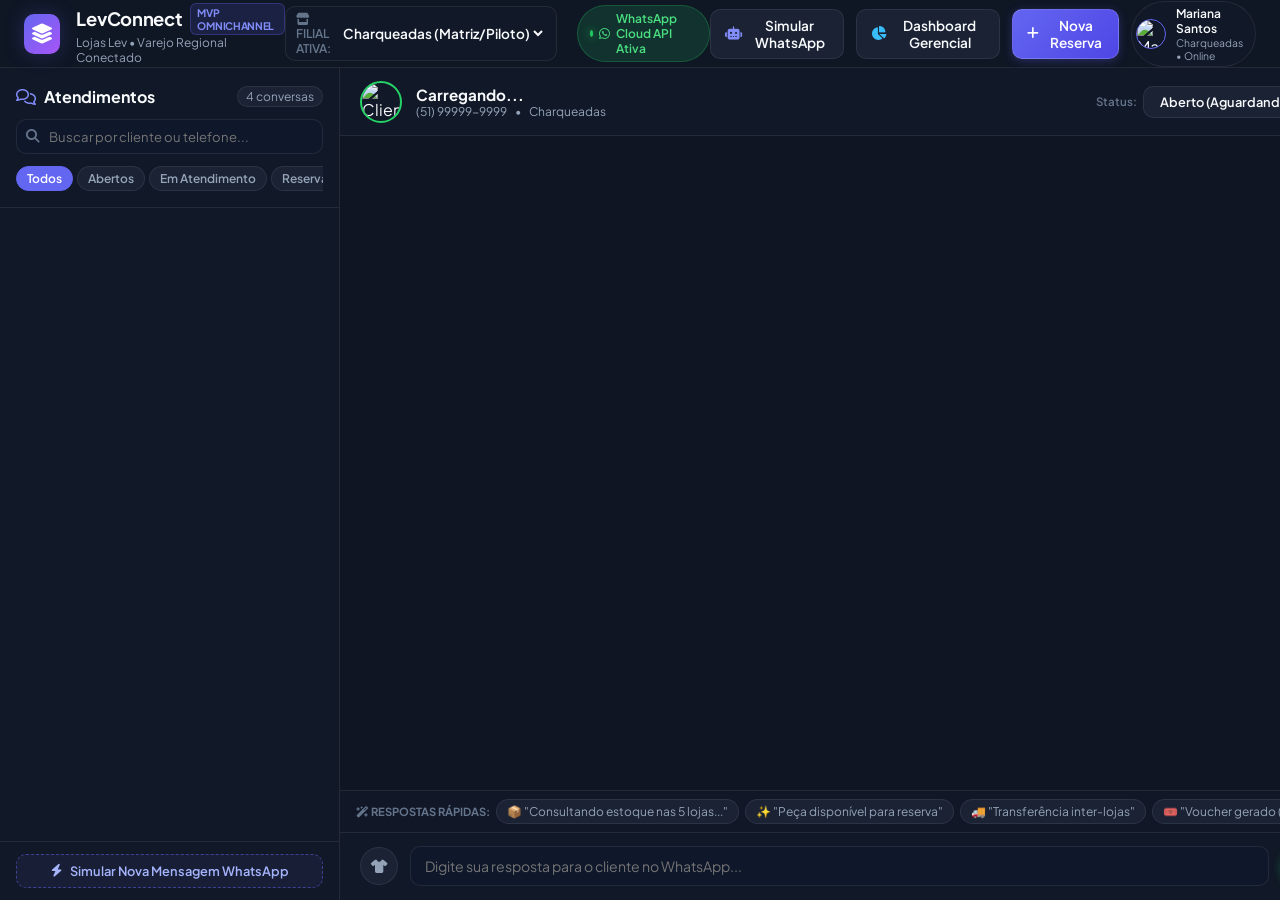
==== frontend/index.html @ 39f648e2 "feat: initial implementation of LevConnect Omnichannel MVP" ====
<!DOCTYPE html>
<html lang="pt-BR">
<head>
  <meta charset="UTF-8">
  <meta name="viewport" content="width=device-width, initial-scale=1.0">
  <title>LevConnect | Plataforma CRM e Vendas Omnichannel - Lojas Lev</title>
  
  <!-- Modern Google Typography -->
  <link rel="preconnect" href="https://fonts.googleapis.com">
  <link rel="preconnect" href="https://fonts.gstatic.com" crossorigin>
  <link href="https://fonts.googleapis.com/css2?family=Plus+Jakarta+Sans:wght@400;500;600;700;800&display=swap" rel="stylesheet">
  
  <!-- FontAwesome Icons for Retail & Chat UI -->
  <link rel="stylesheet" href="https://cdnjs.cloudflare.com/ajax/libs/font-awesome/6.5.1/css/all.min.css">
  
  <!-- Custom Design System -->
  <link rel="stylesheet" href="css/style.css">
</head>
<body>

  <!-- =========================================================================
       Top Navigation & Control Bar
       ========================================================================= -->
  <header class="app-header" id="app-header">
    <div class="brand-wrapper">
      <div class="brand-logo-badge">
        <i class="fa-solid fa-layer-group"></i>
      </div>
      <div class="brand-text-block">
        <div class="brand-title">
          LevConnect
          <span class="brand-tag">MVP Omnichannel</span>
        </div>
        <div class="brand-subtitle">Lojas Lev • Varejo Regional Conectado</div>
      </div>
    </div>

    <!-- Center Info: Filiais & WhatsApp API Status -->
    <div class="header-center-info">
      <div class="store-selector-group">
        <span class="store-label"><i class="fa-solid fa-store"></i> Filial Ativa:</span>
        <select class="store-select" id="header-store-select">
          <option value="Charqueadas" selected>Charqueadas (Matriz/Piloto)</option>
          <option value="Minas do Leão">Minas do Leão</option>
          <option value="Encruzilhada do Sul">Encruzilhada do Sul</option>
          <option value="Pantâno Grande">Pantâno Grande</option>
          <option value="Rio Pardo">Rio Pardo</option>
        </select>
      </div>

      <div class="api-status-pill" title="Webhook e API Oficial WhatsApp Business sincronizados em tempo real">
        <span class="pulse-dot"></span>
        <i class="fa-brands fa-whatsapp"></i> WhatsApp Cloud API Ativa
      </div>
    </div>

    <!-- Right Header Actions -->
    <div class="header-actions">
      <button class="btn-icon-text" id="btn-open-simulator" title="Testar recebimento de mensagens e fluxo de clientes">
        <i class="fa-solid fa-robot" style="color: #818cf8;"></i>
        <span>Simular WhatsApp</span>
      </button>

      <button class="btn-icon-text" id="btn-open-dashboard" title="Métricas de tempo de resposta e conversão">
        <i class="fa-solid fa-chart-pie" style="color: #38bdf8;"></i>
        <span>Dashboard Gerencial</span>
      </button>

      <button class="btn-icon-text btn-primary" id="btn-header-new-res">
        <i class="fa-solid fa-plus"></i>
        <span>Nova Reserva</span>
      </button>

      <div class="seller-profile-badge">
        <img src="https://images.unsplash.com/photo-1573496359142-b8d87734a5a2?auto=format&fit=crop&w=150&q=80" alt="Mariana" class="seller-avatar">
        <div class="seller-info">
          <span class="seller-name">Mariana Santos</span>
          <span class="seller-role">Charqueadas • Online</span>
        </div>
      </div>
    </div>
  </header>

  <!-- =========================================================================
       Main 3-Column Omnichannel Cockpit
       ========================================================================= -->
  <main class="cockpit-container" id="cockpit-container">
    
    <!-- =======================================================================
         COLUMN 1: Caixa de Entrada & Triagem de Atendimentos
         ======================================================================= -->
    <section class="inbox-column" id="inbox-column">
      <div class="inbox-header">
        <div class="inbox-title-row">
          <span class="inbox-title">
            <i class="fa-regular fa-comments" style="color: #818cf8;"></i>
            Atendimentos
          </span>
          <span class="inbox-counter" id="inbox-total-counter">4 conversas</span>
        </div>

        <div class="search-box-wrapper">
          <i class="fa-solid fa-magnifying-glass search-icon"></i>
          <input type="text" class="inbox-search-input" id="input-search-chats" placeholder="Buscar por cliente ou telefone...">
        </div>

        <div class="inbox-filters" id="inbox-status-filters">
          <button class="filter-chip active" data-status="all">Todos</button>
          <button class="filter-chip" data-status="open">Abertos</button>
          <button class="filter-chip" data-status="in_progress">Em Atendimento</button>
          <button class="filter-chip" data-status="reserved">Reservados</button>
          <button class="filter-chip" data-status="closed">Finalizados</button>
        </div>
      </div>

      <!-- Chats List -->
      <div class="chats-scroll-list" id="chats-list-container">
        <!-- Rendered dynamically by chat.js -->
      </div>

      <div class="inbox-footer">
        <button class="btn-simulator-trigger" id="btn-quick-simulate">
          <i class="fa-solid fa-bolt"></i> Simular Nova Mensagem WhatsApp
        </button>
      </div>
    </section>

    <!-- =======================================================================
         COLUMN 2: Atendimento WhatsApp & Troca de Mensagens
         ======================================================================= -->
    <section class="chat-column" id="chat-column">
      <!-- Chat Header -->
      <div class="chat-header" id="active-chat-header">
        <div class="chat-header-user">
          <img src="" alt="Cliente" class="chat-header-avatar" id="chat-avatar-current">
          <div class="chat-header-details">
            <div class="chat-header-name">
              <span id="chat-customer-name-display">Carregando...</span>
              <span class="tag-vip-customer" id="chat-vip-tag" style="display: none;">VIP</span>
            </div>
            <div class="chat-header-meta">
              <span id="chat-customer-phone-display">(51) 99999-9999</span>
              <span>•</span>
              <span id="chat-customer-city-display">Charqueadas</span>
            </div>
          </div>
        </div>

        <div class="chat-header-actions">
          <div style="display: flex; align-items: center; gap: 6px;">
            <span style="font-size: 0.72rem; color: var(--text-dim); font-weight: 600;">Status:</span>
            <select class="select-chat-status" id="select-active-chat-status">
              <option value="open">Aberto (Aguardando)</option>
              <option value="in_progress">Em Atendimento</option>
              <option value="reserved">Reserva Gerada</option>
              <option value="closed">Finalizado</option>
            </select>
          </div>
        </div>
      </div>

      <!-- Chat Feed -->
      <div class="messages-container" id="chat-messages-feed">
        <!-- Rendered dynamically -->
      </div>

      <!-- Quick Reply Prompts -->
      <div class="quick-replies-section">
        <span class="quick-reply-label"><i class="fa-solid fa-wand-magic-sparkles"></i> Respostas Rápidas:</span>
        <button class="quick-reply-pill" data-reply="Consultando o estoque nas 5 lojas em tempo real... Um instante!">
          📦 "Consultando estoque nas 5 lojas..."
        </button>
        <button class="quick-reply-pill" data-reply="Encontrei! Temos essa peça disponível para reserva. Deseja que eu reserve para você provar na loja?">
          ✨ "Peça disponível para reserva"
        </button>
        <button class="quick-reply-pill" data-reply="Essa numeração esgotou aqui, mas temos na outra filial! Podemos transferir sem custo para você retirar.">
          🚚 "Transferência inter-lojas"
        </button>
        <button class="quick-reply-pill" data-reply="Sua reserva foi gerada com sucesso! Você tem 48 horas para passar na loja física, provar e pagar.">
          🎟️ "Voucher gerado (48h)"
        </button>
      </div>

      <!-- Message Composer -->
      <form class="chat-composer" id="form-chat-composer">
        <button type="button" class="btn-composer-tool" id="btn-attach-catalog-product" title="Inserir produto do catálogo no chat">
          <i class="fa-solid fa-shirt"></i>
        </button>
        
        <input type="text" class="input-composer-message" id="input-composer-text" placeholder="Digite sua resposta para o cliente no WhatsApp..." autocomplete="off">

        <button type="submit" class="btn-send-message" id="btn-composer-submit" title="Enviar mensagem">
          <i class="fa-solid fa-paper-plane"></i>
        </button>
      </form>
    </section>

    <!-- =======================================================================
         COLUMN 3: Cockpit de Ação & Gestão (Ficha Cliente, Estoque, Reservas)
         ======================================================================= -->
    <aside class="action-column" id="action-column">
      <!-- Tabs Switcher -->
      <nav class="action-tabs-nav">
        <button class="action-tab-btn active" data-tab="tab-customer">
          <i class="fa-regular fa-id-badge"></i>
          Ficha Cliente
        </button>
        <button class="action-tab-btn" data-tab="tab-stock">
          <i class="fa-solid fa-boxes-stacked"></i>
          Estoque 5 Filiais
        </button>
        <button class="action-tab-btn" data-tab="tab-reservations">
          <i class="fa-solid fa-clipboard-check"></i>
          Reservas
          <span class="tab-badge" id="tab-res-badge">0</span>
        </button>
      </nav>

      <div class="action-tabs-content">
        <!-- ===================================================================
             TAB 1: Ficha Inteligente do Cliente (CRM de Moda)
             =================================================================== -->
        <div class="tab-panel active" id="tab-customer">
          <div class="customer-summary-card">
            <div class="customer-profile-header">
              <img src="" alt="Cliente" class="customer-big-avatar" id="crm-customer-avatar">
              <div>
                <div class="customer-name-heading">
                  <span id="crm-customer-name">Juliana Silveira</span>
                  <span class="tag-vip-customer" id="crm-vip-badge" style="display:none;">VIP</span>
                </div>
                <div class="customer-contact-text" id="crm-customer-phone">(51) 99842-1209</div>
                <div class="customer-contact-text" style="color: #818cf8; font-weight: 600; margin-top: 2px;">
                  <i class="fa-solid fa-location-dot"></i> Loja habitual: <span id="crm-customer-store">Charqueadas</span>
                </div>
              </div>
            </div>

            <div class="customer-kpi-row">
              <div class="customer-kpi-item">
                <span class="customer-kpi-label">Compras Realizadas</span>
                <span class="customer-kpi-val" id="crm-total-purchases">8 pedidos</span>
              </div>
              <div class="customer-kpi-item">
                <span class="customer-kpi-label">Valor Vitalício (LTV)</span>
                <span class="customer-kpi-val" id="crm-ltv-value" style="color: #34d399;">R$ 2.450,00</span>
              </div>
            </div>
          </div>

          <!-- Grade de Medidas / Tamanhos do Cliente -->
          <div class="form-group">
            <div class="section-title-row">
              <span class="section-title">
                <i class="fa-solid fa-ruler-combined" style="color: #818cf8;"></i> Grade de Medidas do Cliente
              </span>
              <span style="font-size: 0.68rem; color: var(--text-dim);">Usado na triagem rápida</span>
            </div>

            <div class="sizes-measure-grid">
              <div class="size-measure-box">
                <span class="size-type-title">Calçado</span>
                <input type="text" class="size-input-field" id="crm-input-shoe-size" value="37" placeholder="Ex: 37">
              </div>

              <div class="size-measure-box">
                <span class="size-type-title">Roupa Top</span>
                <input type="text" class="size-input-field" id="crm-input-top-size" value="M" placeholder="P/M/G">
              </div>

              <div class="size-measure-box">
                <span class="size-type-title">Roupa Bottom</span>
                <input type="text" class="size-input-field" id="crm-input-bottom-size" value="38" placeholder="Ex: 38">
              </div>
            </div>
          </div>

          <!-- Marcas Favoritas -->
          <div class="form-group">
            <span class="section-title">
              <i class="fa-solid fa-heart" style="color: #f43f5e;"></i> Marcas & Preferências
            </span>
            <div class="brands-tags-list" id="crm-brands-list">
              <!-- Rendered dynamically -->
            </div>
          </div>

          <!-- Notas e Observações do Vendedor -->
          <div class="form-group">
            <span class="section-title">
              <i class="fa-regular fa-note-sticky" style="color: #fbbf24;"></i> Anotações do Atendimento
            </span>
            <textarea class="customer-notes-textarea" id="crm-customer-notes" placeholder="Adicione notas sobre o estilo, preferências ou horários do cliente..."></textarea>
            <button class="btn-save-customer" id="btn-save-crm-customer">
              <i class="fa-solid fa-floppy-disk"></i> Atualizar Ficha do Cliente
            </button>
          </div>

          <!-- Histórico Recente -->
          <div class="form-group">
            <span class="section-title">
              <i class="fa-solid fa-clock-rotate-left"></i> Últimas Compras nas Lojas Lev
            </span>
            <div class="history-items-list" id="crm-history-list">
              <!-- Rendered dynamically -->
            </div>
          </div>
        </div>

        <!-- ===================================================================
             TAB 2: Estoque Global 5 Filiais (Cross-Store Inventory)
             =================================================================== -->
        <div class="tab-panel" id="tab-stock">
          <div class="stock-search-bar">
            <input type="text" class="stock-search-input" id="input-stock-search" placeholder="Buscar por produto, SKU, calçado ou vestido...">
            <div class="stock-category-filters" id="stock-category-filters">
              <button class="stock-cat-btn active" data-cat="all">Todos</button>
              <button class="stock-cat-btn" data-cat="Calçados">Calçados</button>
              <button class="stock-cat-btn" data-cat="Vestuário">Vestuário</button>
            </div>
          </div>

          <!-- Products List with 5-Store Matrix -->
          <div class="products-stock-list" id="products-stock-container">
            <!-- Rendered dynamically by stock.js -->
          </div>
        </div>

        <!-- ===================================================================
             TAB 3: Ordens de Reserva (Clique e Retire / Inter-Lojas)
             =================================================================== -->
        <div class="tab-panel" id="tab-reservations">
          <div class="res-filter-row">
            <select class="form-select" id="select-res-status-filter" style="width: 100%;">
              <option value="all">Todas as Ordens</option>
              <option value="aguardando_separacao">Aguardando Separação</option>
              <option value="em_transito">Em Trânsito Inter-Lojas</option>
              <option value="pronto_retirada">Pronta para Retirada</option>
              <option value="concluido">Concluídas</option>
            </select>
          </div>

          <div class="reservations-container" id="reservations-list-container">
            <!-- Rendered dynamically by reservations.js -->
          </div>
        </div>
      </div>
    </aside>
  </main>

  <!-- =========================================================================
       MODAL: Criar Reserva Inter-Lojas / Clique e Retire
       ========================================================================= -->
  <div class="modal-overlay" id="modal-reservation">
    <div class="modal-box">
      <div class="modal-header">
        <h3 class="modal-title">
          <i class="fa-solid fa-cart-shopping" style="color: #10b981;"></i>
          Gerar Ordem de Reserva (Clique e Retire)
        </h3>
        <button class="btn-close-modal" data-close="modal-reservation">&times;</button>
      </div>
      <div class="modal-body">
        <div class="form-group">
          <label class="form-label">Cliente Selecionado:</label>
          <select class="form-select" id="res-modal-customer-select">
            <!-- Options populated -->
          </select>
        </div>

        <div class="form-group">
          <label class="form-label">Produto do Catálogo:</label>
          <select class="form-select" id="res-modal-product-select">
            <!-- Options populated -->
          </select>
        </div>

        <div style="display: grid; grid-template-columns: 1fr 1fr; gap: 0.75rem;">
          <div class="form-group">
            <label class="form-label">Numeração / Tamanho:</label>
            <select class="form-select" id="res-modal-size-select">
              <!-- Sizes populated -->
            </select>
          </div>

          <div class="form-group">
            <label class="form-label">Filial de Retirada (Onde o cliente busca):</label>
            <select class="form-select" id="res-modal-pickup-store">
              <option value="Charqueadas">Charqueadas</option>
              <option value="Minas do Leão">Minas do Leão</option>
              <option value="Encruzilhada do Sul">Encruzilhada do Sul</option>
              <option value="Pantâno Grande">Pantâno Grande</option>
              <option value="Rio Pardo">Rio Pardo</option>
            </select>
          </div>
        </div>

        <div class="form-group">
          <label class="form-label">Filial de Origem do Estoque (Com saldo disponível):</label>
          <select class="form-select" id="res-modal-source-store">
            <!-- Stores with stock populated -->
          </select>
        </div>

        <div id="res-transfer-alert-box" style="display: none; background: rgba(245, 158, 11, 0.15); border: 1px solid rgba(245, 158, 11, 0.3); border-radius: var(--radius-md); padding: 0.75rem; font-size: 0.8rem; color: #fbbf24;">
          <i class="fa-solid fa-truck-fast"></i> <strong>Atenção:</strong> Será gerada uma transferência inter-lojas! O malote regional levará a peça até a loja de retirada.
        </div>

        <div class="form-group">
          <label class="form-label">Anotações da Separação:</label>
          <input type="text" class="form-input" id="res-modal-notes" placeholder="Ex: Cliente vai provar no fim da tarde">
        </div>
      </div>
      <div class="modal-footer">
        <button class="btn-icon-text" data-close="modal-reservation">Cancelar</button>
        <button class="btn-icon-text btn-primary" id="btn-submit-create-reservation">
          <i class="fa-solid fa-check"></i> Confirmar Reserva & Gerar Voucher
        </button>
      </div>
    </div>
  </div>

  <!-- =========================================================================
       MODAL: Simulador de Interações WhatsApp
       ========================================================================= -->
  <div class="modal-overlay" id="modal-simulator">
    <div class="modal-box">
      <div class="modal-header">
        <h3 class="modal-title">
          <i class="fa-solid fa-vial-circle-check" style="color: #818cf8;"></i>
          Simulador de Mensagens WhatsApp
        </h3>
        <button class="btn-close-modal" data-close="modal-simulator">&times;</button>
      </div>
      <div class="modal-body">
        <p style="font-size: 0.82rem; color: var(--text-muted); line-height: 1.45;">
          Escolha um dos cenários reais do caso das <strong>Lojas Lev</strong> para demonstrar como o LevConnect resolve a desconexão de estoque e agiliza o atendimento via WhatsApp:
        </p>

        <div class="scenario-cards-grid">
          <div class="scenario-card" data-scenario="charqueadas_bota">
            <div class="scenario-card-top">
              <span class="scenario-card-title">Cenário 1: Juliana Silveira (Charqueadas)</span>
              <span class="scenario-tag">Cross-Store</span>
            </div>
            <div class="scenario-desc">
              Pergunta sobre o Coturno 37 (esgotado em Charqueadas, mas com estoque em Minas do Leão e Rio Pardo). Demonstra a reserva inter-lojas imediata sem perder a venda.
            </div>
          </div>

          <div class="scenario-card" data-scenario="patricia_novidade">
            <div class="scenario-card-top">
              <span class="scenario-card-title">Cenário 2: Patrícia Vargas (Minas do Leão)</span>
              <span class="scenario-tag">Reserva Local</span>
            </div>
            <div class="scenario-desc">
              Viu story no Instagram da jaqueta biker G e quer reservar para buscar na loja de Minas do Leão hoje.
            </div>
          </div>

          <div class="scenario-card" data-scenario="nova_cliente_rio_pardo">
            <div class="scenario-card-top">
              <span class="scenario-card-title">Cenário 3: Nova Lead em Rio Pardo</span>
              <span class="scenario-tag">Novo Chat</span>
            </div>
            <div class="scenario-desc">
              Cliente nova entra em contato pelo Instagram perguntando sobre o Vestido Midi Floral P em Rio Pardo. Cria conversa instantaneamente no cockpit.
            </div>
          </div>
        </div>

        <div style="border-top: 1px solid var(--border-subtle); padding-top: 1rem; margin-top: 0.5rem;">
          <label class="form-label">Ou envie uma mensagem livre como cliente:</label>
          <div style="display: flex; gap: 0.5rem; margin-top: 0.5rem;">
            <input type="text" class="form-input" id="input-custom-sim-text" placeholder="Ex: Olá, tem tamanho 38 do tênis casual?">
            <button class="btn-icon-text btn-primary" id="btn-send-custom-sim">
              <i class="fa-solid fa-paper-plane"></i>
            </button>
          </div>
        </div>
      </div>
      <div class="modal-footer">
        <button class="btn-icon-text" data-close="modal-simulator">Fechar</button>
      </div>
    </div>
  </div>

  <!-- =========================================================================
       MODAL: Dashboard Gerencial & KPIs
       ========================================================================= -->
  <div class="modal-overlay" id="modal-dashboard">
    <div class="modal-box" style="max-width: 780px;">
      <div class="modal-header">
        <h3 class="modal-title">
          <i class="fa-solid fa-chart-line" style="color: #38bdf8;"></i>
          Dashboard Gerencial • Lojas Lev
        </h3>
        <button class="btn-close-modal" data-close="modal-dashboard">&times;</button>
      </div>
      <div class="modal-body">
        <!-- Key Metrics Cards -->
        <div class="dashboard-kpi-grid">
          <div class="dashboard-kpi-card">
            <span class="dash-kpi-label">Tempo Médio Resposta</span>
            <span class="dash-kpi-val" id="kpi-avg-response">2.4 min</span>
            <span class="dash-kpi-sub"><i class="fa-solid fa-arrow-down"></i> -94.6% vs manual (45 min)</span>
          </div>

          <div class="dashboard-kpi-card">
            <span class="dash-kpi-label">Taxa de Conversão</span>
            <span class="dash-kpi-val" id="kpi-conversion" style="color: #34d399;">68.2%</span>
            <span class="dash-kpi-sub">Mensagem ➔ Reserva</span>
          </div>

          <div class="dashboard-kpi-card">
            <span class="dash-kpi-label">Reservas Inter-Lojas</span>
            <span class="dash-kpi-val" id="kpi-interstore" style="color: #fbbf24;">0</span>
            <span class="dash-kpi-sub">Evitou perda de vendas</span>
          </div>

          <div class="dashboard-kpi-card">
            <span class="dash-kpi-label">Volume Pipeline</span>
            <span class="dash-kpi-val" id="kpi-pipeline" style="color: #818cf8;">R$ 0,00</span>
            <span class="dash-kpi-sub">Em reservas ativas</span>
          </div>
        </div>

        <!-- Filiais Ranking Table -->
        <div class="form-group" style="margin-top: 0.5rem;">
          <span class="section-title">
            <i class="fa-solid fa-ranking-star" style="color: #f59e0b;"></i> Performance por Filial (As 5 Lojas da Rede)
          </span>
          <table class="custom-table" style="margin-top: 0.5rem;">
            <thead>
              <tr>
                <th>Filial Regional</th>
                <th>Reservas Geradas</th>
                <th>Vendedores Ativos</th>
                <th>Volume Financeiro</th>
                <th>Status Estoque</th>
              </tr>
            </thead>
            <tbody id="table-stores-ranking-body">
              <!-- Populated by dashboard.js -->
            </tbody>
          </table>
        </div>

        <!-- Grade de Demanda -->
        <div class="form-group" style="margin-top: 0.5rem;">
          <span class="section-title">
            <i class="fa-solid fa-chart-simple" style="color: #a855f7;"></i> Distribuição de Demanda por Numeração de Calçados
          </span>
          <div id="demand-bars-container" style="display: flex; gap: 8px; align-items: flex-end; height: 90px; background: var(--bg-card); padding: 12px; border-radius: var(--radius-md); border: 1px solid var(--border-card);">
            <!-- Populated dynamically -->
          </div>
        </div>
      </div>
      <div class="modal-footer">
        <button class="btn-icon-text" data-close="modal-dashboard">Fechar</button>
      </div>
    </div>
  </div>

  <!-- =========================================================================
       MODAL: Voucher de Retirada (Voucher & Código QR para Balcão)
       ========================================================================= -->
  <div class="modal-overlay" id="modal-voucher">
    <div class="modal-box" style="max-width: 480px;">
      <div class="modal-header">
        <h3 class="modal-title">
          <i class="fa-solid fa-ticket" style="color: #818cf8;"></i>
          Voucher de Retirada • Lojas Lev
        </h3>
        <button class="btn-close-modal" data-close="modal-voucher">&times;</button>
      </div>
      <div class="modal-body" style="text-align: center;">
        <div style="background: white; color: #111827; padding: 1.5rem; border-radius: var(--radius-lg); box-shadow: var(--shadow-md);">
          <div style="font-size: 1.2rem; font-weight: 800; color: #4338ca;">LOJAS LEV</div>
          <div style="font-size: 0.75rem; color: #6b7280; text-transform: uppercase; margin-bottom: 1rem;">Comprovante de Reserva Clique & Retire</div>
          
          <div style="display: flex; justify-content: center; margin: 1rem 0;">
            <div style="background: #f3f4f6; padding: 1rem; border-radius: 8px; border: 2px dashed #9ca3af;">
              <i class="fa-solid fa-qrcode" style="font-size: 5rem; color: #1f2937;"></i>
            </div>
          </div>

          <div style="font-family: monospace; font-size: 1.3rem; font-weight: 800; letter-spacing: 2px; color: #1e1b4b;" id="voucher-code-display">
            #RES-8901
          </div>

          <div style="margin-top: 1rem; border-top: 1px dashed #d1d5db; padding-top: 0.75rem; font-size: 0.82rem; text-align: left; display: flex; flex-direction: column; gap: 4px;">
            <div><strong>Cliente:</strong> <span id="voucher-customer-display">-</span></div>
            <div><strong>Item:</strong> <span id="voucher-item-display">-</span></div>
            <div><strong>Tamanho:</strong> <span id="voucher-size-display">-</span></div>
            <div><strong>Valor:</strong> <span id="voucher-price-display">-</span></div>
            <div><strong>Loja de Retirada:</strong> <span id="voucher-pickup-display">-</span></div>
            <div><strong>Válido até:</strong> <span id="voucher-expires-display">-</span></div>
          </div>
        </div>
      </div>
      <div class="modal-footer">
        <button class="btn-icon-text" data-close="modal-voucher">Fechar</button>
        <button class="btn-icon-text btn-primary" onclick="window.print()">
          <i class="fa-solid fa-print"></i> Imprimir Voucher
        </button>
      </div>
    </div>
  </div>

  <!-- Toast Notification Container -->
  <div class="toast-container" id="toast-container"></div>

  <!-- Application Logic Scripts -->
  <script type="module" src="js/app.js"></script>
</body>
</html>
---- frontend/css/style.css ----
/* ==========================================================================
   LevConnect - Design System & Modern Omnichannel Retail Interface
   Case Study: Lojas Lev (Rio Grande do Sul)
   ========================================================================== */

:root {
  /* Color Palette */
  --bg-main: #0b0f19;
  --bg-surface: #111827;
  --bg-surface-elevated: #1a2234;
  --bg-surface-glass: rgba(17, 24, 39, 0.85);
  --bg-card: #1e293b;
  --bg-card-hover: #24344d;
  --bg-input: #0f172a;

  --border-subtle: rgba(255, 255, 255, 0.08);
  --border-focus: #6366f1;
  --border-card: rgba(255, 255, 255, 0.05);

  --primary: #6366f1;
  --primary-hover: #4f46e5;
  --primary-light: rgba(99, 102, 241, 0.15);
  --primary-glow: rgba(99, 102, 241, 0.35);

  --accent-wa: #25d366;
  --accent-wa-dark: #128c7e;
  --accent-wa-light: rgba(37, 211, 102, 0.15);

  --status-success: #10b981;
  --status-success-bg: rgba(16, 185, 129, 0.15);
  --status-warning: #f59e0b;
  --status-warning-bg: rgba(245, 158, 11, 0.15);
  --status-danger: #ef4444;
  --status-danger-bg: rgba(239, 68, 68, 0.15);
  --status-info: #0ea5e9;
  --status-info-bg: rgba(14, 165, 233, 0.15);

  --text-main: #f8fafc;
  --text-muted: #94a3b8;
  --text-dim: #64748b;
  --text-invert: #0b0f19;

  /* Typography */
  --font-family: 'Plus Jakarta Sans', 'Inter', -apple-system, BlinkMacSystemFont, sans-serif;

  /* Shadows */
  --shadow-sm: 0 1px 2px 0 rgba(0, 0, 0, 0.05);
  --shadow-md: 0 4px 6px -1px rgba(0, 0, 0, 0.3), 0 2px 4px -2px rgba(0, 0, 0, 0.2);
  --shadow-lg: 0 10px 15px -3px rgba(0, 0, 0, 0.4), 0 4px 6px -4px rgba(0, 0, 0, 0.3);
  --shadow-glow: 0 0 20px rgba(99, 102, 241, 0.25);

  /* Layout */
  --header-height: 68px;
  --radius-sm: 6px;
  --radius-md: 10px;
  --radius-lg: 16px;
  --radius-full: 9999px;
  --transition-fast: 0.15s ease;
  --transition-normal: 0.25s cubic-bezier(0.4, 0, 0.2, 1);
}

/* Base Reset */
*, *::before, *::after {
  box-sizing: border-box;
  margin: 0;
  padding: 0;
}

body {
  font-family: var(--font-family);
  background-color: var(--bg-main);
  color: var(--text-main);
  height: 100vh;
  overflow: hidden;
  -webkit-font-smoothing: antialiased;
  -moz-osx-font-smoothing: grayscale;
}

button, input, select, textarea {
  font-family: inherit;
  color: inherit;
}

/* Custom Scrollbars */
::-webkit-scrollbar {
  width: 6px;
  height: 6px;
}
::-webkit-scrollbar-track {
  background: transparent;
}
::-webkit-scrollbar-thumb {
  background: rgba(255, 255, 255, 0.15);
  border-radius: 999px;
}
::-webkit-scrollbar-thumb:hover {
  background: rgba(255, 255, 255, 0.3);
}

/* ==========================================================================
   Header Component
   ========================================================================== */
.app-header {
  height: var(--header-height);
  background: var(--bg-surface-glass);
  backdrop-filter: blur(16px);
  border-bottom: 1px solid var(--border-subtle);
  display: flex;
  align-items: center;
  justify-content: space-between;
  padding: 0 1.5rem;
  z-index: 50;
  position: relative;
}

.brand-wrapper {
  display: flex;
  align-items: center;
  gap: 1rem;
}

.brand-logo-badge {
  width: 40px;
  height: 40px;
  border-radius: var(--radius-md);
  background: linear-gradient(135deg, #6366f1 0%, #a855f7 100%);
  display: flex;
  align-items: center;
  justify-content: center;
  box-shadow: var(--shadow-glow);
  color: #fff;
  font-size: 1.25rem;
  font-weight: 800;
  letter-spacing: -0.5px;
}

.brand-text-block {
  display: flex;
  flex-direction: column;
}

.brand-title {
  font-size: 1.15rem;
  font-weight: 700;
  letter-spacing: -0.3px;
  display: flex;
  align-items: center;
  gap: 0.5rem;
}

.brand-tag {
  font-size: 0.65rem;
  font-weight: 700;
  text-transform: uppercase;
  padding: 2px 6px;
  background: var(--primary-light);
  color: #818cf8;
  border-radius: var(--radius-sm);
  border: 1px solid rgba(99, 102, 241, 0.3);
}

.brand-subtitle {
  font-size: 0.75rem;
  color: var(--text-muted);
}

/* Header Middle - Store & WhatsApp Status */
.header-center-info {
  display: flex;
  align-items: center;
  gap: 1.25rem;
}

.store-selector-group {
  display: flex;
  align-items: center;
  gap: 0.5rem;
  background: var(--bg-surface);
  border: 1px solid var(--border-subtle);
  padding: 4px 10px;
  border-radius: var(--radius-md);
}

.store-label {
  font-size: 0.75rem;
  color: var(--text-dim);
  text-transform: uppercase;
  font-weight: 600;
}

.store-select {
  background: transparent;
  border: none;
  font-size: 0.85rem;
  font-weight: 600;
  color: var(--text-main);
  outline: none;
  cursor: pointer;
}

.store-select option {
  background: var(--bg-surface);
  color: var(--text-main);
}

.api-status-pill {
  display: inline-flex;
  align-items: center;
  gap: 6px;
  font-size: 0.75rem;
  font-weight: 600;
  padding: 5px 12px;
  background: var(--accent-wa-light);
  color: #4ade80;
  border-radius: var(--radius-full);
  border: 1px solid rgba(37, 211, 102, 0.25);
}

.pulse-dot {
  width: 7px;
  height: 7px;
  background: #22c55e;
  border-radius: 50%;
  box-shadow: 0 0 8px #22c55e;
  animation: pulseAnimation 2s infinite;
}

@keyframes pulseAnimation {
  0% { transform: scale(0.95); box-shadow: 0 0 0 0 rgba(34, 197, 94, 0.7); }
  70% { transform: scale(1); box-shadow: 0 0 0 6px rgba(34, 197, 94, 0); }
  100% { transform: scale(0.95); box-shadow: 0 0 0 0 rgba(34, 197, 94, 0); }
}

/* Header Actions */
.header-actions {
  display: flex;
  align-items: center;
  gap: 0.75rem;
}

.btn-icon-text {
  display: inline-flex;
  align-items: center;
  gap: 0.5rem;
  padding: 7px 14px;
  font-size: 0.85rem;
  font-weight: 600;
  border-radius: var(--radius-md);
  border: 1px solid var(--border-subtle);
  background: var(--bg-surface-elevated);
  cursor: pointer;
  transition: var(--transition-fast);
}

.btn-icon-text:hover {
  background: var(--bg-card-hover);
  border-color: rgba(255, 255, 255, 0.2);
}

.btn-primary {
  background: linear-gradient(135deg, #6366f1 0%, #4f46e5 100%);
  color: #fff;
  border: 1px solid rgba(255, 255, 255, 0.15);
  box-shadow: 0 2px 10px rgba(99, 102, 241, 0.3);
}

.btn-primary:hover {
  background: linear-gradient(135deg, #4f46e5 0%, #4338ca 100%);
  box-shadow: 0 4px 14px rgba(99, 102, 241, 0.45);
}

.seller-profile-badge {
  display: flex;
  align-items: center;
  gap: 0.6rem;
  padding: 4px 8px 4px 4px;
  background: var(--bg-surface);
  border: 1px solid var(--border-subtle);
  border-radius: var(--radius-full);
}

.seller-avatar {
  width: 30px;
  height: 30px;
  border-radius: 50%;
  object-fit: cover;
  border: 1.5px solid var(--primary);
}

.seller-info {
  display: flex;
  flex-direction: column;
  padding-right: 4px;
}

.seller-name {
  font-size: 0.75rem;
  font-weight: 600;
}

.seller-role {
  font-size: 0.65rem;
  color: var(--text-muted);
}

/* ==========================================================================
   Main 3-Column Cockpit Layout
   ========================================================================== */
.cockpit-container {
  display: grid;
  grid-template-columns: 340px 1fr 420px;
  height: calc(100vh - var(--header-height));
  width: 100vw;
  overflow: hidden;
  background: var(--bg-main);
}

/* ==========================================================================
   Column 1: Inbox / Triagem de Mensagens
   ========================================================================== */
.inbox-column {
  background: var(--bg-surface);
  border-right: 1px solid var(--border-subtle);
  display: flex;
  flex-direction: column;
  height: 100%;
}

.inbox-header {
  padding: 1.15rem 1rem 0.75rem;
  display: flex;
  flex-direction: column;
  gap: 0.75rem;
  border-bottom: 1px solid var(--border-subtle);
}

.inbox-title-row {
  display: flex;
  align-items: center;
  justify-content: space-between;
}

.inbox-title {
  font-size: 1rem;
  font-weight: 700;
  display: flex;
  align-items: center;
  gap: 0.5rem;
}

.inbox-counter {
  font-size: 0.75rem;
  background: var(--bg-surface-elevated);
  padding: 2px 8px;
  border-radius: var(--radius-full);
  color: var(--text-muted);
  border: 1px solid var(--border-subtle);
}

.search-box-wrapper {
  position: relative;
  display: flex;
  align-items: center;
}

.search-icon {
  position: absolute;
  left: 10px;
  color: var(--text-dim);
  font-size: 0.85rem;
  pointer-events: none;
}

.inbox-search-input {
  width: 100%;
  background: var(--bg-input);
  border: 1px solid var(--border-subtle);
  padding: 8px 10px 8px 32px;
  border-radius: var(--radius-md);
  font-size: 0.82rem;
  outline: none;
  transition: var(--transition-fast);
}

.inbox-search-input:focus {
  border-color: var(--border-focus);
  box-shadow: 0 0 0 2px var(--primary-light);
}

/* Status Filter Tabs */
.inbox-filters {
  display: flex;
  gap: 4px;
  overflow-x: auto;
  padding: 0 0 4px;
}

.filter-chip {
  padding: 4px 10px;
  font-size: 0.75rem;
  font-weight: 600;
  border-radius: var(--radius-full);
  background: var(--bg-surface-elevated);
  border: 1px solid var(--border-subtle);
  color: var(--text-muted);
  cursor: pointer;
  white-space: nowrap;
  transition: var(--transition-fast);
}

.filter-chip:hover {
  color: var(--text-main);
  background: var(--bg-card);
}

.filter-chip.active {
  background: var(--primary);
  color: #fff;
  border-color: var(--primary);
}

/* Chat Items List */
.chats-scroll-list {
  flex: 1;
  overflow-y: auto;
  padding: 0.5rem;
  display: flex;
  flex-direction: column;
  gap: 4px;
}

.chat-item {
  display: flex;
  align-items: center;
  gap: 0.75rem;
  padding: 0.75rem;
  border-radius: var(--radius-md);
  cursor: pointer;
  transition: var(--transition-fast);
  border: 1px solid transparent;
  position: relative;
}

.chat-item:hover {
  background: var(--bg-surface-elevated);
}

.chat-item.active {
  background: var(--bg-card);
  border-color: rgba(99, 102, 241, 0.4);
  box-shadow: 0 2px 8px rgba(0, 0, 0, 0.2);
}

.chat-avatar-wrapper {
  position: relative;
}

.chat-avatar {
  width: 44px;
  height: 44px;
  border-radius: 50%;
  object-fit: cover;
  background: var(--bg-card);
  border: 1px solid var(--border-subtle);
}

.wa-indicator-badge {
  position: absolute;
  bottom: -2px;
  right: -2px;
  width: 16px;
  height: 16px;
  background: #25d366;
  border-radius: 50%;
  display: flex;
  align-items: center;
  justify-content: center;
  color: white;
  font-size: 9px;
  border: 2px solid var(--bg-surface);
}

.chat-content-meta {
  flex: 1;
  min-width: 0;
  display: flex;
  flex-direction: column;
  gap: 2px;
}

.chat-row-top {
  display: flex;
  align-items: center;
  justify-content: space-between;
}

.chat-customer-name {
  font-size: 0.85rem;
  font-weight: 600;
  white-space: nowrap;
  overflow: hidden;
  text-overflow: ellipsis;
}

.chat-time {
  font-size: 0.7rem;
  color: var(--text-dim);
}

.chat-row-mid {
  display: flex;
  align-items: center;
  gap: 6px;
}

.chat-preview-text {
  font-size: 0.78rem;
  color: var(--text-muted);
  white-space: nowrap;
  overflow: hidden;
  text-overflow: ellipsis;
  flex: 1;
}

.chat-row-bottom {
  display: flex;
  align-items: center;
  justify-content: space-between;
  margin-top: 3px;
}

.chat-store-tag {
  font-size: 0.65rem;
  color: var(--text-dim);
  display: inline-flex;
  align-items: center;
  gap: 3px;
}

.badge-unread {
  background: #25d366;
  color: #000;
  font-size: 0.7rem;
  font-weight: 700;
  min-width: 18px;
  height: 18px;
  padding: 0 4px;
  border-radius: 9px;
  display: flex;
  align-items: center;
  justify-content: center;
}

.status-badge {
  font-size: 0.65rem;
  font-weight: 700;
  text-transform: uppercase;
  padding: 2px 6px;
  border-radius: var(--radius-sm);
}

.status-badge.open {
  background: var(--status-warning-bg);
  color: #fbbf24;
  border: 1px solid rgba(245, 158, 11, 0.3);
}

.status-badge.in_progress {
  background: var(--status-info-bg);
  color: #38bdf8;
  border: 1px solid rgba(14, 165, 233, 0.3);
}

.status-badge.reserved {
  background: var(--status-success-bg);
  color: #34d399;
  border: 1px solid rgba(16, 185, 129, 0.3);
}

.status-badge.closed {
  background: rgba(255, 255, 255, 0.05);
  color: var(--text-dim);
}

/* Inbox Footer Quick Simulator */
.inbox-footer {
  padding: 0.75rem 1rem;
  border-top: 1px solid var(--border-subtle);
  background: var(--bg-surface);
}

.btn-simulator-trigger {
  width: 100%;
  display: flex;
  align-items: center;
  justify-content: center;
  gap: 0.5rem;
  padding: 8px 12px;
  font-size: 0.8rem;
  font-weight: 600;
  border-radius: var(--radius-md);
  border: 1px dashed rgba(99, 102, 241, 0.5);
  background: rgba(99, 102, 241, 0.08);
  color: #a5b4fc;
  cursor: pointer;
  transition: var(--transition-fast);
}

.btn-simulator-trigger:hover {
  background: rgba(99, 102, 241, 0.18);
  border-color: #818cf8;
  color: #fff;
}

/* ==========================================================================
   Column 2: WhatsApp Chat Room
   ========================================================================== */
.chat-column {
  background: #0f1523;
  display: flex;
  flex-direction: column;
  height: 100%;
  position: relative;
  background-image: radial-gradient(rgba(255, 255, 255, 0.03) 1px, transparent 0);
  background-size: 24px 24px;
}

.chat-header {
  height: var(--header-height);
  background: var(--bg-surface);
  border-bottom: 1px solid var(--border-subtle);
  display: flex;
  align-items: center;
  justify-content: space-between;
  padding: 0 1.25rem;
  z-index: 10;
}

.chat-header-user {
  display: flex;
  align-items: center;
  gap: 0.85rem;
}

.chat-header-avatar {
  width: 42px;
  height: 42px;
  border-radius: 50%;
  object-fit: cover;
  border: 2px solid var(--accent-wa);
}

.chat-header-details {
  display: flex;
  flex-direction: column;
}

.chat-header-name {
  font-size: 0.95rem;
  font-weight: 700;
  display: flex;
  align-items: center;
  gap: 6px;
}

.tag-vip-customer {
  font-size: 0.65rem;
  font-weight: 800;
  background: linear-gradient(135deg, #f59e0b, #d97706);
  color: #000;
  padding: 1px 6px;
  border-radius: var(--radius-sm);
  text-transform: uppercase;
}

.chat-header-meta {
  font-size: 0.75rem;
  color: var(--text-muted);
  display: flex;
  align-items: center;
  gap: 8px;
}

.chat-header-actions {
  display: flex;
  align-items: center;
  gap: 0.75rem;
}

.select-chat-status {
  background: var(--bg-surface-elevated);
  border: 1px solid var(--border-subtle);
  padding: 6px 12px;
  border-radius: var(--radius-md);
  font-size: 0.8rem;
  font-weight: 600;
  outline: none;
  cursor: pointer;
}

/* Chat Messages Feed */
.messages-container {
  flex: 1;
  overflow-y: auto;
  padding: 1.25rem;
  display: flex;
  flex-direction: column;
  gap: 0.85rem;
}

.message-date-separator {
  align-self: center;
  background: rgba(255, 255, 255, 0.08);
  font-size: 0.7rem;
  color: var(--text-muted);
  padding: 3px 12px;
  border-radius: var(--radius-full);
  margin: 0.5rem 0;
  text-transform: uppercase;
  letter-spacing: 0.5px;
}

.message-bubble {
  max-width: 72%;
  display: flex;
  flex-direction: column;
  border-radius: var(--radius-lg);
  padding: 0.75rem 1rem;
  font-size: 0.88rem;
  line-height: 1.45;
  position: relative;
  word-wrap: break-word;
  animation: fadeIn 0.2s ease-out;
}

@keyframes fadeIn {
  from { opacity: 0; transform: translateY(4px); }
  to { opacity: 1; transform: translateY(0); }
}

.message-bubble.customer {
  align-self: flex-start;
  background: #1e293b;
  color: #f8fafc;
  border-bottom-left-radius: 4px;
  border: 1px solid rgba(255, 255, 255, 0.05);
}

.message-bubble.seller {
  align-self: flex-end;
  background: #064e3b;
  color: #ecfdf5;
  border-bottom-right-radius: 4px;
  border: 1px solid rgba(16, 185, 129, 0.2);
}

.message-footer {
  align-self: flex-end;
  display: flex;
  align-items: center;
  gap: 4px;
  font-size: 0.68rem;
  color: rgba(255, 255, 255, 0.5);
  margin-top: 4px;
}

.wa-checks {
  color: #38bdf8;
  font-size: 0.75rem;
}

/* System Voucher Card In-Chat */
.message-bubble.reservation-voucher {
  align-self: center;
  max-width: 85%;
  background: linear-gradient(145deg, #1e1b4b 0%, #172554 100%);
  border: 1px solid rgba(99, 102, 241, 0.4);
  border-radius: var(--radius-lg);
  padding: 1.15rem;
  box-shadow: 0 4px 20px rgba(0, 0, 0, 0.4);
}

.voucher-card-inner {
  display: flex;
  flex-direction: column;
  gap: 0.65rem;
}

.voucher-header {
  display: flex;
  align-items: center;
  justify-content: space-between;
  border-bottom: 1px dashed rgba(255, 255, 255, 0.15);
  padding-bottom: 0.5rem;
}

.voucher-title {
  font-size: 0.85rem;
  font-weight: 700;
  color: #818cf8;
  display: flex;
  align-items: center;
  gap: 6px;
}

.voucher-code {
  font-size: 0.8rem;
  font-family: monospace;
  font-weight: 700;
  background: rgba(255, 255, 255, 0.1);
  padding: 2px 6px;
  border-radius: var(--radius-sm);
  color: #fff;
}

.voucher-grid {
  display: grid;
  grid-template-columns: 1fr 1fr;
  gap: 0.5rem;
  font-size: 0.78rem;
}

.voucher-item-lbl {
  color: var(--text-muted);
  font-size: 0.7rem;
}

.voucher-item-val {
  font-weight: 600;
  color: #fff;
}

.voucher-inter-badge {
  grid-column: span 2;
  background: rgba(245, 158, 11, 0.15);
  color: #fbbf24;
  border: 1px solid rgba(245, 158, 11, 0.3);
  padding: 4px 8px;
  border-radius: var(--radius-sm);
  font-size: 0.72rem;
  font-weight: 600;
  display: flex;
  align-items: center;
  gap: 6px;
}

.btn-voucher-action {
  margin-top: 4px;
  background: var(--primary);
  border: none;
  color: white;
  padding: 6px 12px;
  border-radius: var(--radius-md);
  font-size: 0.78rem;
  font-weight: 600;
  cursor: pointer;
  display: flex;
  align-items: center;
  justify-content: center;
  gap: 6px;
  transition: var(--transition-fast);
}

.btn-voucher-action:hover {
  background: var(--primary-hover);
}

/* Quick Replies Bar */
.quick-replies-section {
  padding: 0.5rem 1rem;
  background: rgba(17, 24, 39, 0.95);
  border-top: 1px solid var(--border-subtle);
  display: flex;
  gap: 6px;
  overflow-x: auto;
  align-items: center;
}

.quick-reply-label {
  font-size: 0.7rem;
  color: var(--text-dim);
  font-weight: 700;
  text-transform: uppercase;
  white-space: nowrap;
}

.quick-reply-pill {
  padding: 4px 10px;
  font-size: 0.75rem;
  background: var(--bg-surface-elevated);
  border: 1px solid var(--border-subtle);
  border-radius: var(--radius-full);
  color: var(--text-muted);
  cursor: pointer;
  white-space: nowrap;
  transition: var(--transition-fast);
}

.quick-reply-pill:hover {
  color: #fff;
  background: var(--bg-card);
  border-color: var(--border-focus);
}

/* Message Composer Input */
.chat-composer {
  padding: 0.85rem 1.25rem;
  background: var(--bg-surface);
  border-top: 1px solid var(--border-subtle);
  display: flex;
  align-items: center;
  gap: 0.75rem;
}

.btn-composer-tool {
  width: 38px;
  height: 38px;
  border-radius: 50%;
  background: var(--bg-surface-elevated);
  border: 1px solid var(--border-subtle);
  display: flex;
  align-items: center;
  justify-content: center;
  cursor: pointer;
  color: var(--text-muted);
  transition: var(--transition-fast);
  flex-shrink: 0;
}

.btn-composer-tool:hover {
  color: #fff;
  background: var(--bg-card-hover);
  border-color: rgba(255, 255, 255, 0.2);
}

.input-composer-message {
  flex: 1;
  background: var(--bg-input);
  border: 1px solid var(--border-subtle);
  padding: 10px 14px;
  border-radius: var(--radius-md);
  font-size: 0.88rem;
  outline: none;
  transition: var(--transition-fast);
}

.input-composer-message:focus {
  border-color: var(--border-focus);
  box-shadow: 0 0 0 2px var(--primary-light);
}

.btn-send-message {
  width: 40px;
  height: 40px;
  border-radius: 50%;
  background: #25d366;
  border: none;
  display: flex;
  align-items: center;
  justify-content: center;
  color: #000;
  cursor: pointer;
  font-size: 1.1rem;
  transition: var(--transition-fast);
  box-shadow: 0 2px 10px rgba(37, 211, 102, 0.3);
  flex-shrink: 0;
}

.btn-send-message:hover {
  background: #22c55e;
  transform: scale(1.05);
}

/* ==========================================================================
   Column 3: Cockpit de Ação & CRM (Tabs)
   ========================================================================== */
.action-column {
  background: var(--bg-surface);
  border-left: 1px solid var(--border-subtle);
  display: flex;
  flex-direction: column;
  height: 100%;
}

.action-tabs-nav {
  display: grid;
  grid-template-columns: 1fr 1fr 1fr;
  background: var(--bg-surface-elevated);
  border-bottom: 1px solid var(--border-subtle);
  padding: 4px;
  gap: 4px;
}

.action-tab-btn {
  display: flex;
  align-items: center;
  justify-content: center;
  gap: 6px;
  padding: 8px 4px;
  font-size: 0.78rem;
  font-weight: 600;
  border-radius: var(--radius-sm);
  background: transparent;
  border: none;
  color: var(--text-muted);
  cursor: pointer;
  transition: var(--transition-fast);
}

.action-tab-btn:hover {
  color: var(--text-main);
  background: rgba(255, 255, 255, 0.05);
}

.action-tab-btn.active {
  background: var(--bg-card);
  color: #fff;
  box-shadow: var(--shadow-sm);
}

.tab-badge {
  background: var(--primary);
  color: #fff;
  font-size: 0.65rem;
  padding: 1px 5px;
  border-radius: 999px;
  font-weight: 700;
}

.action-tabs-content {
  flex: 1;
  overflow-y: auto;
  padding: 1rem;
}

.tab-panel {
  display: none;
  flex-direction: column;
  gap: 1rem;
}

.tab-panel.active {
  display: flex;
}

/* ==========================================================================
   Tab 1: Ficha Inteligente do Cliente
   ========================================================================== */
.customer-summary-card {
  background: var(--bg-card);
  border: 1px solid var(--border-card);
  border-radius: var(--radius-lg);
  padding: 1.15rem;
  display: flex;
  flex-direction: column;
  gap: 0.85rem;
  box-shadow: var(--shadow-md);
  position: relative;
  overflow: hidden;
}

.customer-summary-card::before {
  content: '';
  position: absolute;
  top: 0;
  left: 0;
  right: 0;
  height: 4px;
  background: linear-gradient(90deg, #6366f1, #a855f7);
}

.customer-profile-header {
  display: flex;
  align-items: center;
  gap: 0.85rem;
}

.customer-big-avatar {
  width: 54px;
  height: 54px;
  border-radius: 50%;
  object-fit: cover;
  border: 2px solid var(--primary);
}

.customer-name-heading {
  font-size: 1.05rem;
  font-weight: 700;
  display: flex;
  align-items: center;
  gap: 6px;
}

.customer-contact-text {
  font-size: 0.78rem;
  color: var(--text-muted);
}

.customer-kpi-row {
  display: grid;
  grid-template-columns: 1fr 1fr;
  gap: 0.5rem;
  background: var(--bg-surface-elevated);
  padding: 0.75rem;
  border-radius: var(--radius-md);
  border: 1px solid var(--border-subtle);
}

.customer-kpi-item {
  display: flex;
  flex-direction: column;
}

.customer-kpi-label {
  font-size: 0.68rem;
  color: var(--text-dim);
  text-transform: uppercase;
  font-weight: 700;
}

.customer-kpi-val {
  font-size: 0.95rem;
  font-weight: 700;
  color: #fff;
}

/* Fashion Measurement Grid (Tamanhos) */
.section-title-row {
  display: flex;
  align-items: center;
  justify-content: space-between;
  margin-bottom: 0.4rem;
}

.section-title {
  font-size: 0.82rem;
  font-weight: 700;
  text-transform: uppercase;
  letter-spacing: 0.5px;
  color: #cbd5e1;
  display: flex;
  align-items: center;
  gap: 6px;
}

.sizes-measure-grid {
  display: grid;
  grid-template-columns: repeat(3, 1fr);
  gap: 0.5rem;
}

.size-measure-box {
  background: var(--bg-card);
  border: 1px solid var(--border-card);
  border-radius: var(--radius-md);
  padding: 0.75rem 0.5rem;
  display: flex;
  flex-direction: column;
  align-items: center;
  text-align: center;
  gap: 4px;
  transition: var(--transition-fast);
}

.size-measure-box:hover {
  border-color: var(--border-focus);
  background: var(--bg-surface-elevated);
}

.size-type-title {
  font-size: 0.68rem;
  color: var(--text-muted);
  text-transform: uppercase;
  font-weight: 600;
}

.size-value-badge {
  font-size: 1.15rem;
  font-weight: 800;
  color: #818cf8;
}

.size-input-field {
  width: 100%;
  background: var(--bg-input);
  border: 1px solid var(--border-subtle);
  border-radius: var(--radius-sm);
  padding: 2px 4px;
  text-align: center;
  font-size: 0.85rem;
  font-weight: 700;
  outline: none;
}

/* Brands & Notes */
.brands-tags-list {
  display: flex;
  flex-wrap: wrap;
  gap: 4px;
}

.brand-chip {
  background: var(--primary-light);
  color: #a5b4fc;
  border: 1px solid rgba(99, 102, 241, 0.3);
  font-size: 0.72rem;
  font-weight: 600;
  padding: 3px 8px;
  border-radius: var(--radius-full);
}

.customer-notes-textarea {
  width: 100%;
  background: var(--bg-input);
  border: 1px solid var(--border-subtle);
  border-radius: var(--radius-md);
  padding: 8px;
  font-size: 0.78rem;
  color: var(--text-main);
  resize: vertical;
  min-height: 65px;
  outline: none;
  line-height: 1.4;
}

.customer-notes-textarea:focus {
  border-color: var(--border-focus);
}

.btn-save-customer {
  width: 100%;
  background: var(--bg-surface-elevated);
  border: 1px solid var(--border-subtle);
  color: #fff;
  padding: 8px;
  border-radius: var(--radius-md);
  font-size: 0.78rem;
  font-weight: 600;
  cursor: pointer;
  display: flex;
  align-items: center;
  justify-content: center;
  gap: 6px;
  transition: var(--transition-fast);
}

.btn-save-customer:hover {
  background: var(--primary);
  border-color: var(--primary);
}

/* History items */
.history-items-list {
  display: flex;
  flex-direction: column;
  gap: 6px;
}

.history-item-row {
  display: flex;
  align-items: center;
  justify-content: space-between;
  padding: 6px 10px;
  background: var(--bg-card);
  border-radius: var(--radius-sm);
  font-size: 0.75rem;
  border: 1px solid var(--border-card);
}

.history-item-left {
  display: flex;
  flex-direction: column;
}

.history-item-name {
  font-weight: 600;
  color: #f1f5f9;
}

.history-item-date {
  font-size: 0.68rem;
  color: var(--text-dim);
}

.history-item-price {
  font-weight: 700;
  color: #34d399;
}

/* ==========================================================================
   Tab 2: Estoque 5 Filiais (Cross-Store Inventory Matrix)
   ========================================================================== */
.stock-search-bar {
  display: flex;
  flex-direction: column;
  gap: 0.5rem;
}

.stock-search-input {
  width: 100%;
  background: var(--bg-input);
  border: 1px solid var(--border-subtle);
  padding: 8px 12px;
  border-radius: var(--radius-md);
  font-size: 0.82rem;
  outline: none;
}

.stock-category-filters {
  display: flex;
  gap: 4px;
}

.stock-cat-btn {
  padding: 3px 8px;
  font-size: 0.72rem;
  border-radius: var(--radius-full);
  background: var(--bg-surface-elevated);
  border: 1px solid var(--border-subtle);
  color: var(--text-muted);
  cursor: pointer;
}

.stock-cat-btn.active {
  background: var(--primary);
  color: #fff;
  border-color: var(--primary);
}

/* Product Cards in Stock View */
.products-stock-list {
  display: flex;
  flex-direction: column;
  gap: 1rem;
}

.product-stock-card {
  background: var(--bg-card);
  border: 1px solid var(--border-card);
  border-radius: var(--radius-lg);
  padding: 0.85rem;
  display: flex;
  flex-direction: column;
  gap: 0.75rem;
  box-shadow: var(--shadow-sm);
  transition: var(--transition-fast);
}

.product-stock-card:hover {
  border-color: rgba(255, 255, 255, 0.15);
  box-shadow: var(--shadow-md);
}

.product-card-top {
  display: flex;
  gap: 0.75rem;
}

.product-thumb {
  width: 68px;
  height: 68px;
  border-radius: var(--radius-md);
  object-fit: cover;
  background: var(--bg-surface);
  border: 1px solid var(--border-subtle);
  flex-shrink: 0;
}

.product-info-col {
  flex: 1;
  display: flex;
  flex-direction: column;
  gap: 2px;
}

.product-sku-tag {
  font-size: 0.65rem;
  color: var(--text-dim);
  font-family: monospace;
}

.product-card-title {
  font-size: 0.88rem;
  font-weight: 700;
  line-height: 1.25;
}

.product-card-price {
  font-size: 0.95rem;
  font-weight: 800;
  color: #34d399;
  margin-top: 2px;
}

/* Size Pill Selector */
.sizes-selector-row {
  display: flex;
  align-items: center;
  gap: 6px;
  flex-wrap: wrap;
}

.size-pill-btn {
  min-width: 32px;
  height: 30px;
  padding: 0 6px;
  border-radius: var(--radius-sm);
  background: var(--bg-surface-elevated);
  border: 1px solid var(--border-subtle);
  color: var(--text-main);
  font-size: 0.78rem;
  font-weight: 700;
  cursor: pointer;
  display: flex;
  align-items: center;
  justify-content: center;
  transition: var(--transition-fast);
}

.size-pill-btn:hover {
  border-color: var(--border-focus);
}

.size-pill-btn.active {
  background: var(--primary);
  border-color: var(--primary);
  color: #fff;
}

/* 5-Store Stock Matrix */
.store-matrix-container {
  background: var(--bg-surface);
  border: 1px solid var(--border-subtle);
  border-radius: var(--radius-md);
  padding: 0.65rem;
  display: flex;
  flex-direction: column;
  gap: 0.4rem;
}

.matrix-header {
  font-size: 0.7rem;
  font-weight: 700;
  color: var(--text-dim);
  text-transform: uppercase;
  display: flex;
  justify-content: space-between;
}

.store-stock-row {
  display: flex;
  align-items: center;
  justify-content: space-between;
  padding: 4px 6px;
  border-radius: var(--radius-sm);
  font-size: 0.78rem;
  background: rgba(255, 255, 255, 0.02);
}

.store-stock-row.is-current-store {
  background: rgba(99, 102, 241, 0.12);
  border: 1px solid rgba(99, 102, 241, 0.25);
}

.store-name-text {
  display: flex;
  align-items: center;
  gap: 6px;
  font-weight: 600;
}

.current-store-indicator {
  font-size: 0.62rem;
  background: var(--primary);
  color: #fff;
  padding: 1px 4px;
  border-radius: 4px;
  font-weight: 700;
}

.stock-qty-badge {
  font-size: 0.75rem;
  font-weight: 700;
  padding: 2px 7px;
  border-radius: var(--radius-full);
}

.stock-qty-badge.in-stock {
  background: var(--status-success-bg);
  color: #34d399;
}

.stock-qty-badge.out-of-stock {
  background: var(--status-danger-bg);
  color: #f87171;
}

/* Product Card Actions */
.product-card-actions {
  display: grid;
  grid-template-columns: 1fr auto;
  gap: 6px;
}

.btn-reserve-instant {
  background: linear-gradient(135deg, #10b981 0%, #059669 100%);
  color: #fff;
  border: none;
  padding: 7px 12px;
  border-radius: var(--radius-md);
  font-size: 0.78rem;
  font-weight: 700;
  cursor: pointer;
  display: flex;
  align-items: center;
  justify-content: center;
  gap: 6px;
  transition: var(--transition-fast);
}

.btn-reserve-instant:hover {
  background: linear-gradient(135deg, #059669 0%, #047857 100%);
}

.btn-send-to-chat {
  background: var(--bg-surface-elevated);
  border: 1px solid var(--border-subtle);
  color: var(--text-muted);
  padding: 7px 10px;
  border-radius: var(--radius-md);
  font-size: 0.78rem;
  cursor: pointer;
  display: flex;
  align-items: center;
  justify-content: center;
}

.btn-send-to-chat:hover {
  color: #fff;
  border-color: rgba(255, 255, 255, 0.2);
}

/* ==========================================================================
   Tab 3: Ordens de Reserva (Clique e Retire)
   ========================================================================== */
.reservations-container {
  display: flex;
  flex-direction: column;
  gap: 0.75rem;
}

.res-filter-row {
  display: flex;
  gap: 4px;
}

.res-card {
  background: var(--bg-card);
  border: 1px solid var(--border-card);
  border-radius: var(--radius-lg);
  padding: 0.85rem;
  display: flex;
  flex-direction: column;
  gap: 0.6rem;
  box-shadow: var(--shadow-sm);
}

.res-card-header {
  display: flex;
  align-items: center;
  justify-content: space-between;
}

.res-id-badge {
  font-size: 0.75rem;
  font-family: monospace;
  font-weight: 700;
  color: #818cf8;
}

.res-status-tag {
  font-size: 0.65rem;
  font-weight: 700;
  text-transform: uppercase;
  padding: 2px 7px;
  border-radius: var(--radius-sm);
}

.res-status-tag.em_transito {
  background: var(--status-warning-bg);
  color: #fbbf24;
  border: 1px solid rgba(245, 158, 11, 0.3);
}

.res-status-tag.pronto_retirada {
  background: var(--status-success-bg);
  color: #34d399;
  border: 1px solid rgba(16, 185, 129, 0.3);
}

.res-status-tag.aguardando_separacao {
  background: var(--status-info-bg);
  color: #38bdf8;
  border: 1px solid rgba(14, 165, 233, 0.3);
}

.res-status-tag.concluido {
  background: rgba(255, 255, 255, 0.08);
  color: var(--text-dim);
}

.res-product-summary {
  display: flex;
  gap: 0.65rem;
  align-items: center;
}

.res-thumb {
  width: 44px;
  height: 44px;
  border-radius: var(--radius-sm);
  object-fit: cover;
  border: 1px solid var(--border-subtle);
}

.res-product-name {
  font-size: 0.82rem;
  font-weight: 700;
}

.res-detail-pill {
  font-size: 0.72rem;
  color: var(--text-muted);
}

.res-transfer-route {
  background: var(--bg-surface);
  padding: 6px 8px;
  border-radius: var(--radius-sm);
  font-size: 0.72rem;
  display: flex;
  align-items: center;
  justify-content: space-between;
}

.route-arrow {
  color: #818cf8;
  font-weight: 800;
}

.res-card-actions {
  display: flex;
  gap: 6px;
  margin-top: 4px;
}

.btn-res-action {
  flex: 1;
  padding: 5px 8px;
  border-radius: var(--radius-sm);
  font-size: 0.72rem;
  font-weight: 600;
  border: 1px solid var(--border-subtle);
  background: var(--bg-surface-elevated);
  color: var(--text-main);
  cursor: pointer;
  text-align: center;
  transition: var(--transition-fast);
}

.btn-res-action:hover {
  background: var(--bg-card-hover);
  border-color: rgba(255, 255, 255, 0.2);
}

.btn-res-action.complete {
  background: var(--status-success-bg);
  color: #34d399;
  border-color: rgba(16, 185, 129, 0.3);
}

/* ==========================================================================
   Modals & Drawers
   ========================================================================== */
.modal-overlay {
  position: fixed;
  top: 0;
  left: 0;
  width: 100vw;
  height: 100vh;
  background: rgba(0, 0, 0, 0.75);
  backdrop-filter: blur(8px);
  display: none;
  align-items: center;
  justify-content: center;
  z-index: 1000;
  opacity: 0;
  transition: opacity 0.2s ease;
}

.modal-overlay.active {
  display: flex;
  opacity: 1;
}

.modal-box {
  background: var(--bg-surface);
  border: 1px solid var(--border-subtle);
  border-radius: var(--radius-lg);
  width: 90%;
  max-width: 600px;
  max-height: 90vh;
  overflow-y: auto;
  box-shadow: 0 20px 40px rgba(0, 0, 0, 0.6);
  display: flex;
  flex-direction: column;
}

.modal-header {
  padding: 1.25rem 1.5rem;
  border-bottom: 1px solid var(--border-subtle);
  display: flex;
  align-items: center;
  justify-content: space-between;
}

.modal-title {
  font-size: 1.15rem;
  font-weight: 700;
  display: flex;
  align-items: center;
  gap: 8px;
}

.btn-close-modal {
  background: transparent;
  border: none;
  color: var(--text-dim);
  font-size: 1.25rem;
  cursor: pointer;
}

.btn-close-modal:hover {
  color: #fff;
}

.modal-body {
  padding: 1.5rem;
  display: flex;
  flex-direction: column;
  gap: 1.25rem;
}

.modal-footer {
  padding: 1rem 1.5rem;
  border-top: 1px solid var(--border-subtle);
  display: flex;
  align-items: center;
  justify-content: flex-end;
  gap: 0.75rem;
  background: var(--bg-surface-elevated);
}

/* Form Groups */
.form-group {
  display: flex;
  flex-direction: column;
  gap: 0.4rem;
}

.form-label {
  font-size: 0.78rem;
  font-weight: 600;
  color: var(--text-muted);
}

.form-input, .form-select, .form-textarea {
  background: var(--bg-input);
  border: 1px solid var(--border-subtle);
  padding: 9px 12px;
  border-radius: var(--radius-md);
  font-size: 0.85rem;
  color: var(--text-main);
  outline: none;
}

.form-input:focus, .form-select:focus, .form-textarea:focus {
  border-color: var(--border-focus);
}

/* Simulator Modal Cards */
.scenario-cards-grid {
  display: flex;
  flex-direction: column;
  gap: 0.75rem;
}

.scenario-card {
  background: var(--bg-card);
  border: 1px solid var(--border-card);
  border-radius: var(--radius-md);
  padding: 1rem;
  display: flex;
  flex-direction: column;
  gap: 0.4rem;
  cursor: pointer;
  transition: var(--transition-fast);
}

.scenario-card:hover {
  border-color: var(--primary);
  background: var(--bg-card-hover);
}

.scenario-card-top {
  display: flex;
  align-items: center;
  justify-content: space-between;
}

.scenario-card-title {
  font-size: 0.9rem;
  font-weight: 700;
  color: #fff;
}

.scenario-tag {
  font-size: 0.65rem;
  font-weight: 700;
  background: var(--primary-light);
  color: #818cf8;
  padding: 2px 6px;
  border-radius: var(--radius-sm);
}

.scenario-desc {
  font-size: 0.78rem;
  color: var(--text-muted);
  line-height: 1.4;
}

/* Dashboard KPIs Grid */
.dashboard-kpi-grid {
  display: grid;
  grid-template-columns: repeat(4, 1fr);
  gap: 1rem;
}

.dashboard-kpi-card {
  background: var(--bg-card);
  border: 1px solid var(--border-card);
  border-radius: var(--radius-md);
  padding: 1rem;
  display: flex;
  flex-direction: column;
  gap: 0.4rem;
}

.dash-kpi-label {
  font-size: 0.72rem;
  color: var(--text-dim);
  text-transform: uppercase;
  font-weight: 700;
}

.dash-kpi-val {
  font-size: 1.4rem;
  font-weight: 800;
  color: #fff;
}

.dash-kpi-sub {
  font-size: 0.72rem;
  color: #34d399;
  font-weight: 600;
}

/* Table styles */
.custom-table {
  width: 100%;
  border-collapse: collapse;
  font-size: 0.8rem;
}

.custom-table th {
  text-align: left;
  padding: 8px 10px;
  background: var(--bg-surface-elevated);
  color: var(--text-dim);
  text-transform: uppercase;
  font-size: 0.68rem;
}

.custom-table td {
  padding: 8px 10px;
  border-bottom: 1px solid var(--border-subtle);
  color: var(--text-main);
}

/* Toast Notifications */
.toast-container {
  position: fixed;
  bottom: 24px;
  right: 24px;
  display: flex;
  flex-direction: column;
  gap: 8px;
  z-index: 9999;
}

.toast {
  background: var(--bg-card);
  border: 1px solid var(--border-subtle);
  padding: 12px 18px;
  border-radius: var(--radius-md);
  box-shadow: 0 10px 25px rgba(0, 0, 0, 0.5);
  display: flex;
  align-items: center;
  gap: 10px;
  font-size: 0.85rem;
  color: #fff;
  animation: slideIn 0.3s ease;
}

@keyframes slideIn {
  from { transform: translateX(100%); opacity: 0; }
  to { transform: translateX(0); opacity: 1; }
}

/* Responsive adjustments */
@media (max-width: 1200px) {
  .cockpit-container {
    grid-template-columns: 280px 1fr 360px;
  }
}
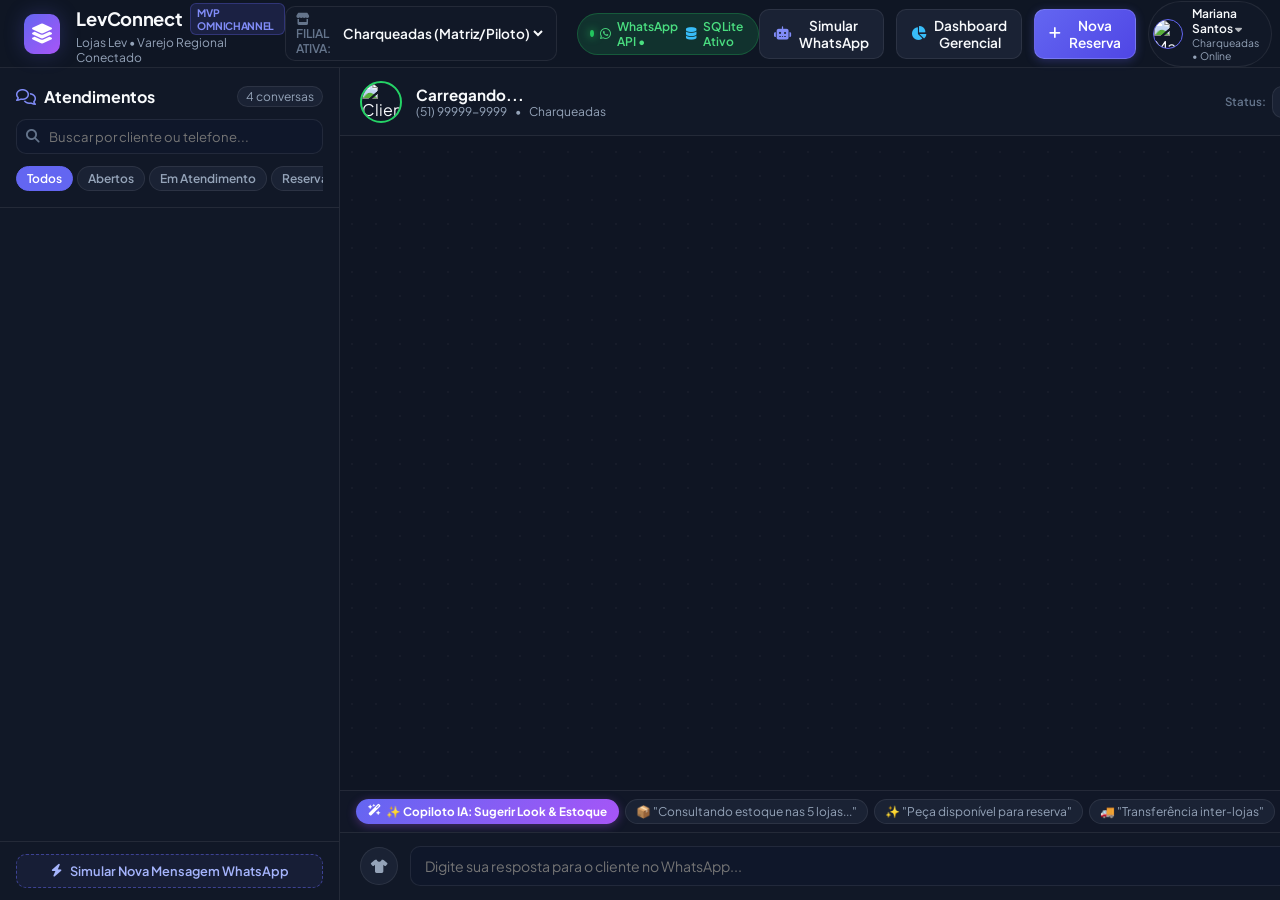
==== commit fffbf08c: "feat: implementa persistencia SQLite, Copiloto IA, logistica de malote e testes" ====
--- a/frontend/index.html
+++ b/frontend/index.html
@@ -48,9 +48,9 @@
         </select>
       </div>
 
-      <div class="api-status-pill" title="Webhook e API Oficial WhatsApp Business sincronizados em tempo real">
+      <div class="api-status-pill" title="Webhook WhatsApp Business e Banco SQLite Relacional ativos">
         <span class="pulse-dot"></span>
-        <i class="fa-brands fa-whatsapp"></i> WhatsApp Cloud API Ativa
+        <i class="fa-brands fa-whatsapp"></i> WhatsApp API • <i class="fa-solid fa-database" style="color: #38bdf8; margin-left: 2px;"></i> SQLite Ativo
       </div>
     </div>
 
@@ -71,11 +71,11 @@
         <span>Nova Reserva</span>
       </button>
 
-      <div class="seller-profile-badge">
-        <img src="https://images.unsplash.com/photo-1573496359142-b8d87734a5a2?auto=format&fit=crop&w=150&q=80" alt="Mariana" class="seller-avatar">
+      <div class="seller-profile-badge" id="seller-profile-switcher" title="Clique para alternar o vendedor/operador logado" style="cursor: pointer;">
+        <img src="https://images.unsplash.com/photo-1573496359142-b8d87734a5a2?auto=format&fit=crop&w=150&q=80" alt="Mariana" class="seller-avatar" id="header-seller-avatar">
         <div class="seller-info">
-          <span class="seller-name">Mariana Santos</span>
-          <span class="seller-role">Charqueadas • Online</span>
+          <span class="seller-name" id="header-seller-name">Mariana Santos <i class="fa-solid fa-caret-down" style="font-size: 0.7rem; opacity: 0.7;"></i></span>
+          <span class="seller-role" id="header-seller-role">Charqueadas • Online</span>
         </div>
       </div>
     </div>
@@ -164,9 +164,24 @@
         <!-- Rendered dynamically -->
       </div>
 
+      <!-- Lev AI Copilot Drawer (Smart Fashion & Cross-Store Suggestion) -->
+      <div class="copilot-drawer" id="copilot-drawer" style="display: none;">
+        <div class="copilot-drawer-header">
+          <span class="copilot-badge-title">
+            <i class="fa-solid fa-wand-magic-sparkles"></i> Lev AI Copilot • Recomendação Baseada na Ficha de Moda & Estoque 5 Filiais
+          </span>
+          <button type="button" class="btn-close-copilot" id="btn-close-copilot">&times;</button>
+        </div>
+        <div class="copilot-drawer-body" id="copilot-drawer-body">
+          <!-- Populated dynamically by chat.js -->
+        </div>
+      </div>
+
       <!-- Quick Reply Prompts -->
       <div class="quick-replies-section">
-        <span class="quick-reply-label"><i class="fa-solid fa-wand-magic-sparkles"></i> Respostas Rápidas:</span>
+        <button type="button" class="btn-copilot-trigger" id="btn-trigger-copilot" title="Cruzar medidas do cliente com estoque das 5 filiais e sugerir look completo">
+          <i class="fa-solid fa-wand-magic-sparkles"></i> ✨ Copiloto IA: Sugerir Look & Estoque
+        </button>
         <button class="quick-reply-pill" data-reply="Consultando o estoque nas 5 lojas em tempo real... Um instante!">
           📦 "Consultando estoque nas 5 lojas..."
         </button>
@@ -555,9 +570,52 @@
             <!-- Populated dynamically -->
           </div>
         </div>
+
+        <!-- Diagnóstico de Persistência SQLite -->
+        <div class="form-group" style="margin-top: 0.5rem;">
+          <div style="display: flex; justify-content: space-between; align-items: center; background: rgba(56, 189, 248, 0.08); border: 1px solid rgba(56, 189, 248, 0.25); padding: 10px 14px; border-radius: var(--radius-md);">
+            <div>
+              <div style="font-size: 0.78rem; font-weight: 700; color: #38bdf8;">
+                <i class="fa-solid fa-database"></i> Persistência Relacional SQLite3 Ativa (backend/levconnect.db)
+              </div>
+              <div style="font-size: 0.7rem; color: var(--text-muted);" id="db-diagnostics-summary">
+                7 tabelas relacionais sincronizadas em tempo real.
+              </div>
+            </div>
+            <button class="btn-icon-text" id="btn-reset-demo-db" title="Restaurar banco SQLite para os dados iniciais da demonstração" style="font-size: 0.72rem; border-color: rgba(248, 113, 113, 0.4); color: #fca5a5;">
+              <i class="fa-solid fa-rotate-left"></i> Resetar Demo SQLite
+            </button>
+          </div>
+        </div>
       </div>
       <div class="modal-footer">
         <button class="btn-icon-text" data-close="modal-dashboard">Fechar</button>
+      </div>
+    </div>
+  </div>
+
+  <!-- =========================================================================
+       MODAL: Trocar Perfil de Vendedor / Operador (Multi-Filial Login)
+       ========================================================================= -->
+  <div class="modal-overlay" id="modal-seller-switch">
+    <div class="modal-box" style="max-width: 480px;">
+      <div class="modal-header">
+        <h3 class="modal-title">
+          <i class="fa-solid fa-user-shield" style="color: #818cf8;"></i>
+          Alternar Operador / Vendedor Logado
+        </h3>
+        <button class="btn-close-modal" data-close="modal-seller-switch">&times;</button>
+      </div>
+      <div class="modal-body">
+        <p style="font-size: 0.8rem; color: var(--text-muted); margin-bottom: 0.75rem;">
+          Selecione com qual perfil de vendedor das 5 filiais das <strong>Lojas Lev</strong> você deseja operar o cockpit agora. O estoque local será sincronizado automaticamente com a loja do operador:
+        </p>
+        <div id="sellers-switch-list" style="display: flex; flex-direction: column; gap: 8px;">
+          <!-- Populated dynamically by app.js -->
+        </div>
+      </div>
+      <div class="modal-footer">
+        <button class="btn-icon-text" data-close="modal-seller-switch">Fechar</button>
       </div>
     </div>
   </div>
--- a/frontend/css/style.css
+++ b/frontend/css/style.css
@@ -1933,3 +1933,247 @@
     grid-template-columns: 280px 1fr 360px;
   }
 }
+
+/* ==========================================================================
+   Lev AI Copilot Drawer & Smart Triggers (v2.0)
+   ========================================================================== */
+.btn-copilot-trigger {
+  background: linear-gradient(135deg, #6366f1 0%, #a855f7 100%);
+  color: #fff;
+  border: none;
+  border-radius: 999px;
+  padding: 5px 12px;
+  font-size: 0.73rem;
+  font-weight: 700;
+  cursor: pointer;
+  display: inline-flex;
+  align-items: center;
+  gap: 5px;
+  white-space: nowrap;
+  box-shadow: 0 2px 10px rgba(168, 85, 247, 0.35);
+  transition: var(--transition-fast);
+}
+
+.btn-copilot-trigger:hover {
+  transform: translateY(-1px);
+  box-shadow: 0 4px 14px rgba(168, 85, 247, 0.55);
+}
+
+.copilot-drawer {
+  background: linear-gradient(180deg, rgba(30, 27, 75, 0.96) 0%, rgba(15, 23, 42, 0.98) 100%);
+  border-top: 1px solid rgba(129, 140, 248, 0.45);
+  border-bottom: 1px solid rgba(129, 140, 248, 0.25);
+  padding: 0.75rem 1rem;
+  animation: fadeIn 0.2s ease;
+}
+
+.copilot-drawer-header {
+  display: flex;
+  align-items: center;
+  justify-content: space-between;
+  margin-bottom: 0.5rem;
+}
+
+.copilot-badge-title {
+  font-size: 0.74rem;
+  font-weight: 800;
+  text-transform: uppercase;
+  letter-spacing: 0.4px;
+  color: #c4b5fd;
+  display: flex;
+  align-items: center;
+  gap: 6px;
+}
+
+.btn-close-copilot {
+  background: transparent;
+  border: none;
+  color: var(--text-muted);
+  font-size: 1.1rem;
+  cursor: pointer;
+}
+
+.copilot-cards-row {
+  display: grid;
+  grid-template-columns: 1fr 1fr;
+  gap: 0.6rem;
+  margin-bottom: 0.6rem;
+}
+
+.copilot-rec-card {
+  background: rgba(255, 255, 255, 0.05);
+  border: 1px solid rgba(255, 255, 255, 0.12);
+  border-radius: var(--radius-md);
+  padding: 0.55rem;
+  display: flex;
+  align-items: center;
+  gap: 0.55rem;
+}
+
+.copilot-thumb {
+  width: 42px;
+  height: 42px;
+  border-radius: 6px;
+  object-fit: cover;
+  flex-shrink: 0;
+}
+
+.copilot-card-tag {
+  font-size: 0.65rem;
+  font-weight: 700;
+  margin-bottom: 2px;
+}
+
+.copilot-prod-title {
+  font-size: 0.76rem;
+  font-weight: 700;
+  color: #fff;
+  white-space: nowrap;
+  overflow: hidden;
+  text-overflow: ellipsis;
+}
+
+.copilot-prod-meta {
+  font-size: 0.68rem;
+  color: var(--text-muted);
+}
+
+.btn-copilot-action {
+  background: #10b981;
+  color: #052e16;
+  border: none;
+  border-radius: var(--radius-sm);
+  padding: 5px 8px;
+  font-size: 0.7rem;
+  font-weight: 800;
+  cursor: pointer;
+  white-space: nowrap;
+}
+
+.btn-copilot-action.secondary {
+  background: rgba(192, 132, 252, 0.2);
+  color: #e9d5ff;
+  border: 1px solid rgba(192, 132, 252, 0.4);
+}
+
+.copilot-reply-preview {
+  background: rgba(0, 0, 0, 0.3);
+  border: 1px dashed rgba(129, 140, 248, 0.4);
+  border-radius: var(--radius-md);
+  padding: 0.55rem 0.75rem;
+  display: flex;
+  align-items: center;
+  gap: 0.75rem;
+}
+
+/* ==========================================================================
+   4-Step Inter-Store Malote Logistics Stepper
+   ========================================================================== */
+.logistics-stepper {
+  display: flex;
+  align-items: center;
+  justify-content: space-between;
+  background: rgba(0, 0, 0, 0.22);
+  padding: 8px 10px;
+  border-radius: var(--radius-sm);
+  margin: 4px 0;
+}
+
+.step-item {
+  display: flex;
+  flex-direction: column;
+  align-items: center;
+  gap: 2px;
+  opacity: 0.4;
+}
+
+.step-item.done {
+  opacity: 1;
+}
+
+.step-dot {
+  width: 18px;
+  height: 18px;
+  border-radius: 50%;
+  background: var(--bg-surface-elevated);
+  border: 1px solid var(--border-subtle);
+  font-size: 0.62rem;
+  font-weight: 800;
+  display: flex;
+  align-items: center;
+  justify-content: center;
+  color: var(--text-muted);
+}
+
+.step-item.done .step-dot {
+  background: #6366f1;
+  border-color: #818cf8;
+  color: #fff;
+}
+
+.step-lbl {
+  font-size: 0.6rem;
+  font-weight: 600;
+  color: var(--text-muted);
+}
+
+.step-item.done .step-lbl {
+  color: #e2e8f0;
+}
+
+.step-line {
+  flex: 1;
+  height: 2px;
+  background: rgba(255, 255, 255, 0.1);
+  margin: 0 4px 10px 4px;
+}
+
+.step-line.done {
+  background: #6366f1;
+}
+
+/* ==========================================================================
+   Active CRM VIP Campaign Button & Seller Switcher
+   ========================================================================== */
+.btn-vip-campaign {
+  background: rgba(244, 63, 94, 0.14);
+  border: 1px solid rgba(244, 63, 94, 0.35);
+  color: #fda4af;
+  border-radius: var(--radius-sm);
+  padding: 0 10px;
+  font-size: 0.72rem;
+  font-weight: 700;
+  cursor: pointer;
+  display: inline-flex;
+  align-items: center;
+  gap: 5px;
+  white-space: nowrap;
+  transition: var(--transition-fast);
+}
+
+.btn-vip-campaign:hover {
+  background: rgba(244, 63, 94, 0.28);
+  color: #fff;
+}
+
+.seller-switch-item {
+  display: flex;
+  align-items: center;
+  gap: 12px;
+  padding: 10px 12px;
+  border-radius: var(--radius-md);
+  background: var(--bg-card);
+  border: 1px solid var(--border-card);
+  cursor: pointer;
+  transition: var(--transition-fast);
+}
+
+.seller-switch-item:hover {
+  border-color: var(--primary);
+  background: var(--bg-surface-elevated);
+}
+
+.seller-switch-item.active {
+  border-color: #10b981;
+  background: rgba(16, 185, 129, 0.08);
+}
